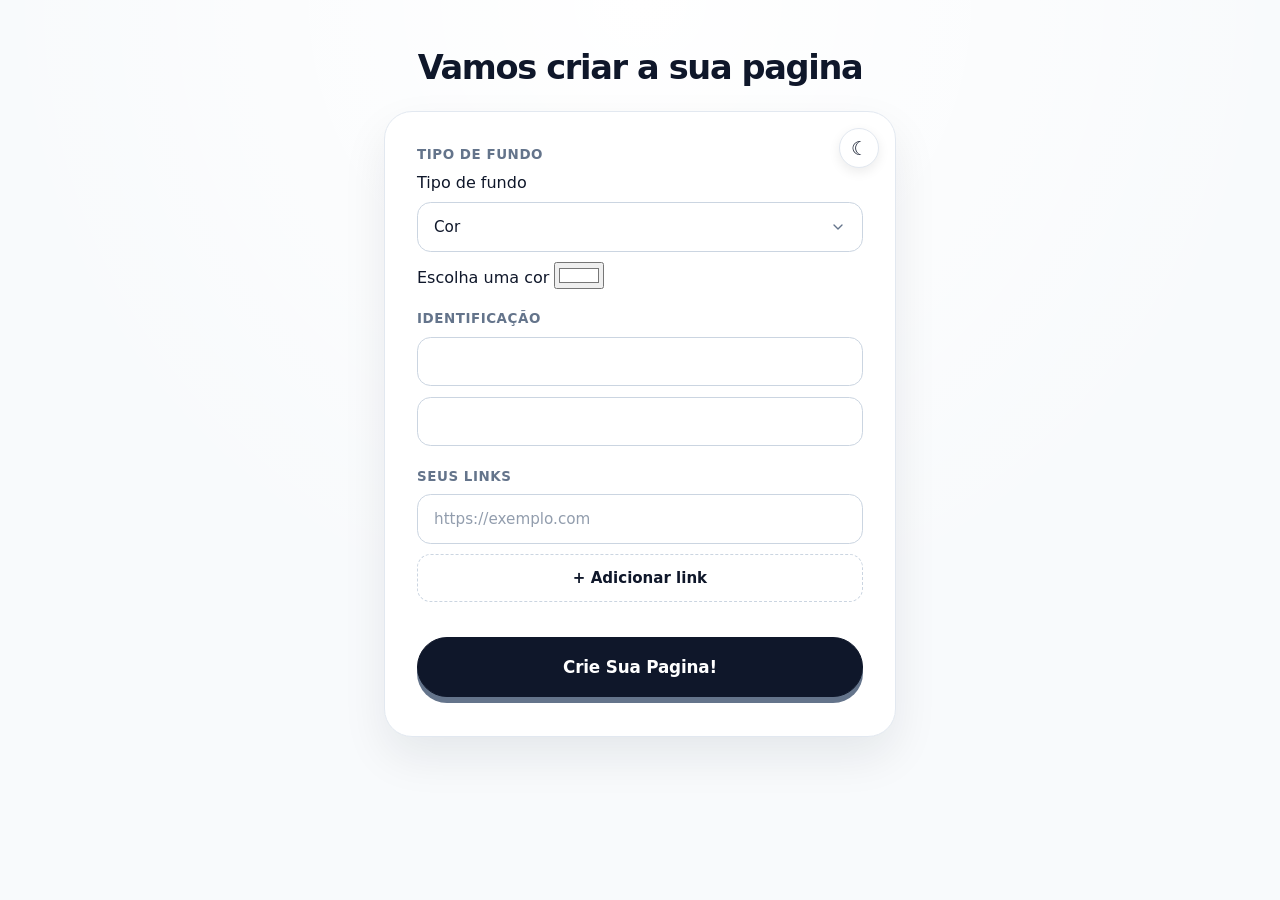
==== pages/creator.html @ fbfd8dad "Initial commit" ====
<!DOCTYPE html>
<html lang="pt-BR">

<head>
    <meta charset="UTF-8">
    <meta name="viewport" content="width=device-width, initial-scale=1.0">
    <title>Linktree creator</title>
    <link rel="stylesheet" href="../styles/creator.css">
</head>

<body>
    <header>
        <h1>Vamos criar a sua pagina</h1>
    </header>

    <main>
        <div class="backgroundSelection">
            <label for="backgroundType">Tipo de fundo</label>
            <select name="backgroundType" id="backgroundType">
                <option value="color">Cor</option>
                <option value="image">Imagem</option>
            </select>
            <div id="color-background">
                <label for="backgroundColor">Escolha uma cor</label>
                <input type="color" id="backgroundColor" value="#ffffff">
            </div>
            <div id="image-background" hidden>
                <label for="backgroundImage">Escolha uma imagem</label>
                <input type="file" id="backgroundImage" accept="image/*">
            </div>
        </div>
        <div class="Titleanssubtitles">
            <input type="text" name="title" id="title">
            <input type="text" name="subtitle" id="subtitle">
        </div>
        <div class="links">
            <div id="links-wrapper">
                <input type="url" name="links[]" placeholder="https://exemplo.com">
            </div>
            <button type="button" id="add-link">+ Adicionar link</button>
        </div>
        <div class="create">
            <button type="button" id="create">crie sua pagina!</button>
        </div>
    </main>

    <script src="../js/creator.js"></script>
</body>

</html>
---- styles/creator.css ----
:root {
    color-scheme: light;
    --background: #f8fafc;
    --background-glow: #ffffff;
    --card-surface: #ffffff;
    --text-primary: #0f172a;
    --text-secondary: #64748b;
    --border-color: #e2e8f0;
    --input-bg: #ffffff;
    --input-border: #cbd5e1;
    --input-text: #0f172a;
    --input-focus-border: #0f172a;
    --input-focus-ring: rgba(15, 23, 42, 0.12);
    --btn-secondary-bg: #ffffff;
    --btn-secondary-border: #cbd5e1;
    --btn-secondary-text: #0f172a;
    --btn-secondary-hover: #f1f5f9;
    --btn-primary-bg: #0f172a;
    --btn-primary-text: #ffffff;
    --btn-primary-hover: #1e293b;
    --btn-primary-shadow: #64748b;
    --danger-color: #ef4444;
    --danger-hover: #dc2626;
    --card-shadow: 0 20px 45px rgba(15, 23, 42, 0.08);
}

:root[data-theme="dark"] {
    color-scheme: dark;
    --background: #000000;
    --background-glow: #121214;
    --card-surface: #0a0a0c;
    --text-primary: #f8fafc;
    --text-secondary: #94a3b8;
    --border-color: #27272a;
    --input-bg: #141416;
    --input-border: #2e2e33;
    --input-text: #f8fafc;
    --input-focus-border: #ffffff;
    --input-focus-ring: rgba(255, 255, 255, 0.16);
    --btn-secondary-bg: #141416;
    --btn-secondary-border: #2e2e33;
    --btn-secondary-text: #f8fafc;
    --btn-secondary-hover: #202024;
    --btn-primary-bg: #ffffff;
    --btn-primary-text: #000000;
    --btn-primary-hover: #e2e8f0;
    --btn-primary-shadow: #3f3f46;
    --danger-color: #f87171;
    --danger-hover: #ef4444;
    --card-shadow: 0 24px 60px rgba(0, 0, 0, 0.8);
}

@media (prefers-color-scheme: dark) {
    :root:not([data-theme]) {
        color-scheme: dark;
        --background: #000000;
        --background-glow: #121214;
        --card-surface: #0a0a0c;
        --text-primary: #f8fafc;
        --text-secondary: #94a3b8;
        --border-color: #27272a;
        --input-bg: #141416;
        --input-border: #2e2e33;
        --input-text: #f8fafc;
        --input-focus-border: #ffffff;
        --input-focus-ring: rgba(255, 255, 255, 0.16);
        --btn-secondary-bg: #141416;
        --btn-secondary-border: #2e2e33;
        --btn-secondary-text: #f8fafc;
        --btn-secondary-hover: #202024;
        --btn-primary-bg: #ffffff;
        --btn-primary-text: #000000;
        --btn-primary-hover: #e2e8f0;
        --btn-primary-shadow: #3f3f46;
        --danger-color: #f87171;
        --danger-hover: #ef4444;
        --card-shadow: 0 24px 60px rgba(0, 0, 0, 0.8);
    }
}

* {
    box-sizing: border-box;
}

html,
body {
    min-height: 100%;
}

body {
    min-width: 320px;
    margin: 0;
    padding: 1.5rem 1rem 2.5rem;
    color: var(--text-primary);
    font-family: Inter, ui-sans-serif, system-ui, -apple-system, BlinkMacSystemFont, "Segoe UI", sans-serif;
    background:
        radial-gradient(circle at 50% 0%, var(--background-glow), transparent 60%),
        var(--background);
    transition: background-color 220ms ease, color 220ms ease;
}

header {
    width: min(100%, 32rem);
    margin: 0 auto 1.5rem;
    text-align: center;
}

header h1 {
    margin: 0;
    font-size: clamp(1.6rem, 5vw, 2.1rem);
    font-weight: 800;
    letter-spacing: -0.04em;
    color: var(--text-primary);
}

main {
    position: relative;
    display: flex;
    flex-direction: column;
    gap: 1.4rem;
    width: min(100%, 32rem);
    margin: 0 auto;
    padding: 1.75rem 1.4rem 2rem;
    background: var(--card-surface);
    border: 1px solid var(--border-color);
    border-radius: 1.75rem;
    box-shadow: var(--card-shadow);
    backdrop-filter: blur(16px);
    transition: background-color 220ms ease, border-color 220ms ease;
}

/* Rótulos e Seções */
.backgroundSelection,
.Titleanssubtitles,
.links,
.create {
    display: flex;
    flex-direction: column;
    gap: 0.65rem;
}

.backgroundSelection::before {
    content: "Tipo de fundo";
    font-size: 0.84rem;
    font-weight: 700;
    text-transform: uppercase;
    letter-spacing: 0.04em;
    color: var(--text-secondary);
}

.Titleanssubtitles::before {
    content: "Identificação";
    font-size: 0.84rem;
    font-weight: 700;
    text-transform: uppercase;
    letter-spacing: 0.04em;
    color: var(--text-secondary);
}

.links::before {
    content: "Seus Links";
    font-size: 0.84rem;
    font-weight: 700;
    text-transform: uppercase;
    letter-spacing: 0.04em;
    color: var(--text-secondary);
}

/* Inputs e Selects */
input[type="text"],
input[type="url"],
select {
    width: 100%;
    height: 3.1rem;
    padding: 0 1rem;
    font: inherit;
    font-size: 0.95rem;
    color: var(--input-text);
    background-color: var(--input-bg);
    border: 1px solid var(--input-border);
    border-radius: 0.85rem;
    outline: none;
    transition: border-color 180ms ease, box-shadow 180ms ease, background-color 180ms ease;
}

input[type="text"]:focus,
input[type="url"]:focus,
select:focus {
    border-color: var(--input-focus-border);
    box-shadow: 0 0 0 3px var(--input-focus-ring);
}

input::placeholder {
    color: var(--text-secondary);
    opacity: 0.7;
}

select {
    cursor: pointer;
    text-transform: capitalize;
    appearance: none;
    background-image: url("data:image/svg+xml,%3Csvg xmlns='http://www.w3.org/2000/svg' width='16' height='16' viewBox='0 0 24 24' fill='none' stroke='%2364748b' stroke-width='2' stroke-linecap='round' stroke-linejoin='round'%3E%3Cpolyline points='6 9 12 15 18 9'%3E%3C/polyline%3E%3C/svg%3E");
    background-repeat: no-repeat;
    background-position: right 1rem center;
    background-size: 1rem;
    padding-right: 2.5rem;
}

/* Lista de Links */
#links-wrapper {
    display: flex;
    flex-direction: column;
    gap: 0.75rem;
}

.link-row {
    display: flex;
    align-items: center;
    gap: 0.55rem;
    width: 100%;
}

.link-row input[type="url"] {
    flex: 1;
}

.remove-link {
    display: grid;
    place-items: center;
    width: 2.85rem;
    height: 2.85rem;
    padding: 0;
    font-size: 1.05rem;
    color: var(--danger-color);
    cursor: pointer;
    background: transparent;
    border: 1px solid var(--border-color);
    border-radius: 0.85rem;
    transition: background-color 180ms ease, color 180ms ease, border-color 180ms ease;
}

.remove-link:hover {
    background: rgba(239, 68, 68, 0.1);
    border-color: var(--danger-color);
    color: var(--danger-hover);
}

/* Botão de Adicionar Link */
#add-link {
    width: 100%;
    height: 3rem;
    padding: 0 1rem;
    font: inherit;
    font-size: 0.94rem;
    font-weight: 700;
    color: var(--btn-secondary-text);
    cursor: pointer;
    background: var(--btn-secondary-bg);
    border: 1px dashed var(--btn-secondary-border);
    border-radius: 0.85rem;
    transition: background-color 180ms ease, border-color 180ms ease, transform 180ms ease;
}

#add-link:hover {
    background: var(--btn-secondary-hover);
    border-style: solid;
    transform: translateY(-1px);
}

#add-link:active {
    transform: translateY(0);
}

/* Botão de Criar Página (Inspirado no Linktree) */
.create {
    margin-top: 0.8rem;
}

#create {
    width: 100%;
    min-height: 3.75rem;
    padding: 0.75rem 1.5rem;
    font: inherit;
    font-size: 1.05rem;
    font-weight: 800;
    letter-spacing: -0.01em;
    text-transform: capitalize;
    color: var(--btn-primary-text);
    cursor: pointer;
    background: var(--btn-primary-bg);
    border: 1px solid var(--btn-primary-bg);
    border-radius: 9999px;
    box-shadow: 0 6px 0 var(--btn-primary-shadow);
    transition: transform 180ms ease, box-shadow 180ms ease, background-color 180ms ease;
}

#create:hover {
    transform: translateY(-3px);
    box-shadow: 0 9px 0 var(--btn-primary-shadow);
}

#create:active {
    transform: translateY(2px);
    box-shadow: 0 2px 0 var(--btn-primary-shadow);
}

/* Botão de Alternância de Tema */
.theme-toggle-creator {
    position: absolute;
    top: 1rem;
    right: 1rem;
    display: grid;
    place-items: center;
    width: 2.5rem;
    height: 2.5rem;
    padding: 0;
    font-size: 1.2rem;
    color: var(--text-primary);
    cursor: pointer;
    background: var(--card-surface);
    border: 1px solid var(--border-color);
    border-radius: 50%;
    box-shadow: 0 4px 12px rgba(0, 0, 0, 0.08);
    transition: transform 180ms ease, background-color 180ms ease, border-color 180ms ease;
}

.theme-toggle-creator:hover {
    transform: translateY(-2px);
}

.theme-toggle-creator:active {
    transform: translateY(0);
}

.visually-hidden {
    position: absolute;
    width: 1px;
    height: 1px;
    padding: 0;
    overflow: hidden;
    clip: rect(0, 0, 0, 0);
    white-space: nowrap;
    border: 0;
}

/* Responsividade Desktop */
@media (min-width: 640px) {
    body {
        padding-top: 3rem;
        padding-bottom: 4rem;
    }

    main {
        padding: 2.2rem 2rem 2.4rem;
    }
}

@media (prefers-reduced-motion: reduce) {
    *,
    *::before,
    *::after {
        scroll-behavior: auto !important;
        transition-duration: 0.01ms !important;
        animation-duration: 0.01ms !important;
        animation-iteration-count: 1 !important;
    }
}
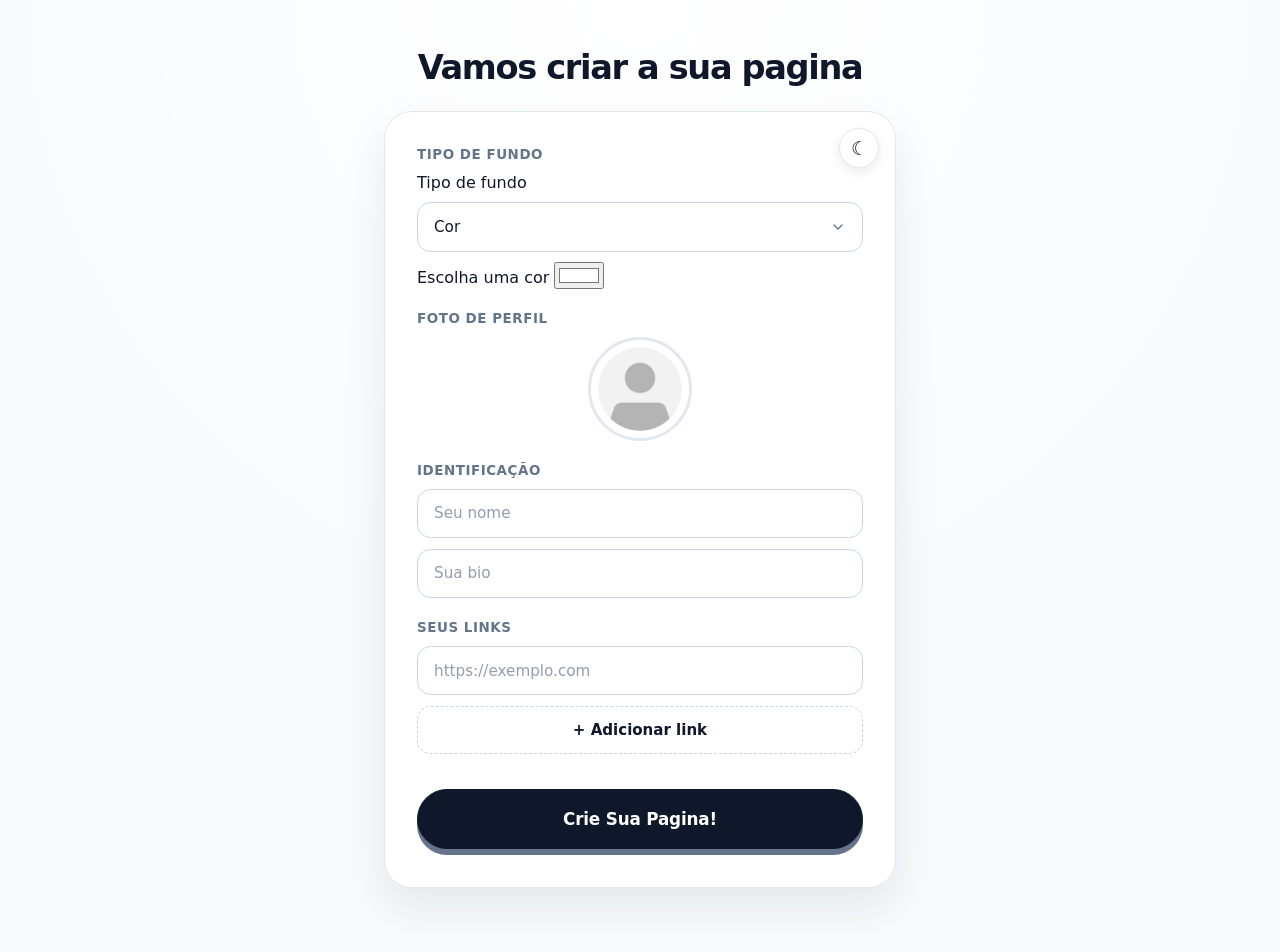
==== commit 4e781a84: "foto de perfil" ====
--- a/pages/creator.html
+++ b/pages/creator.html
@@ -1,3 +1,4 @@
+<!--creator.html-->
 <!DOCTYPE html>
 <html lang="pt-BR">
 
@@ -29,9 +30,20 @@
                 <input type="file" id="backgroundImage" accept="image/*">
             </div>
         </div>
+        <div class="profilePhoto">
+            <div class="photo-preview-wrapper">
+                <img id="photo-preview" src="../imgs/usuario.png" alt="Foto de perfil" width="96" height="96">
+                <label for="profilePhoto" class="photo-upload-label" title="Alterar foto">
+                    <span aria-hidden="true">📷</span>
+                    <span class="visually-hidden">Escolher foto de perfil</span>
+                </label>
+            </div>
+            <input type="file" id="profilePhoto" name="profilePhoto" accept="image/*" class="visually-hidden">
+            <button type="button" id="remove-photo" hidden>Remover foto</button>
+        </div>
         <div class="Titleanssubtitles">
-            <input type="text" name="title" id="title">
-            <input type="text" name="subtitle" id="subtitle">
+            <input type="text" name="title" id="title" placeholder="Seu nome">
+            <input type="text" name="subtitle" id="subtitle" placeholder="Sua bio">
         </div>
         <div class="links">
             <div id="links-wrapper">
@@ -40,7 +52,7 @@
             <button type="button" id="add-link">+ Adicionar link</button>
         </div>
         <div class="create">
-            <button type="button" id="create">crie sua pagina!</button>
+            <button type="button"  id="create">crie sua pagina!</button>
         </div>
     </main>
 
--- a/styles/creator.css
+++ b/styles/creator.css
@@ -166,6 +166,83 @@
     color: var(--text-secondary);
 }
 
+/* Foto de Perfil */
+.profilePhoto {
+    display: flex;
+    flex-direction: column;
+    align-items: center;
+    gap: 0.65rem;
+}
+
+.profilePhoto::before {
+    content: "Foto de perfil";
+    align-self: flex-start;
+    font-size: 0.84rem;
+    font-weight: 700;
+    text-transform: uppercase;
+    letter-spacing: 0.04em;
+    color: var(--text-secondary);
+}
+
+.photo-preview-wrapper {
+    position: relative;
+    width: 6.5rem;
+    height: 6.5rem;
+}
+
+.photo-preview-wrapper img {
+    width: 6.5rem;
+    height: 6.5rem;
+    object-fit: cover;
+    border-radius: 50%;
+    border: 3px solid var(--border-color);
+    background: var(--input-bg);
+    display: block;
+    transition: border-color 180ms ease, filter 180ms ease;
+}
+
+.photo-upload-label {
+    position: absolute;
+    inset: 0;
+    display: grid;
+    place-items: center;
+    border-radius: 50%;
+    cursor: pointer;
+    background: rgba(0, 0, 0, 0);
+    font-size: 1.6rem;
+    opacity: 0;
+    transition: background 180ms ease, opacity 180ms ease;
+}
+
+.photo-preview-wrapper:hover .photo-upload-label,
+.photo-preview-wrapper:focus-within .photo-upload-label {
+    background: rgba(0, 0, 0, 0.42);
+    opacity: 1;
+}
+
+.photo-preview-wrapper:hover img {
+    filter: brightness(0.75);
+    border-color: var(--input-focus-border);
+}
+
+#remove-photo {
+    padding: 0.3rem 0.9rem;
+    font: inherit;
+    font-size: 0.8rem;
+    font-weight: 600;
+    color: var(--danger-color);
+    cursor: pointer;
+    background: transparent;
+    border: 1px solid var(--border-color);
+    border-radius: 999px;
+    transition: background-color 180ms ease, border-color 180ms ease, color 180ms ease;
+}
+
+#remove-photo:hover {
+    background: rgba(239, 68, 68, 0.08);
+    border-color: var(--danger-color);
+}
+
 /* Inputs e Selects */
 input[type="text"],
 input[type="url"],
